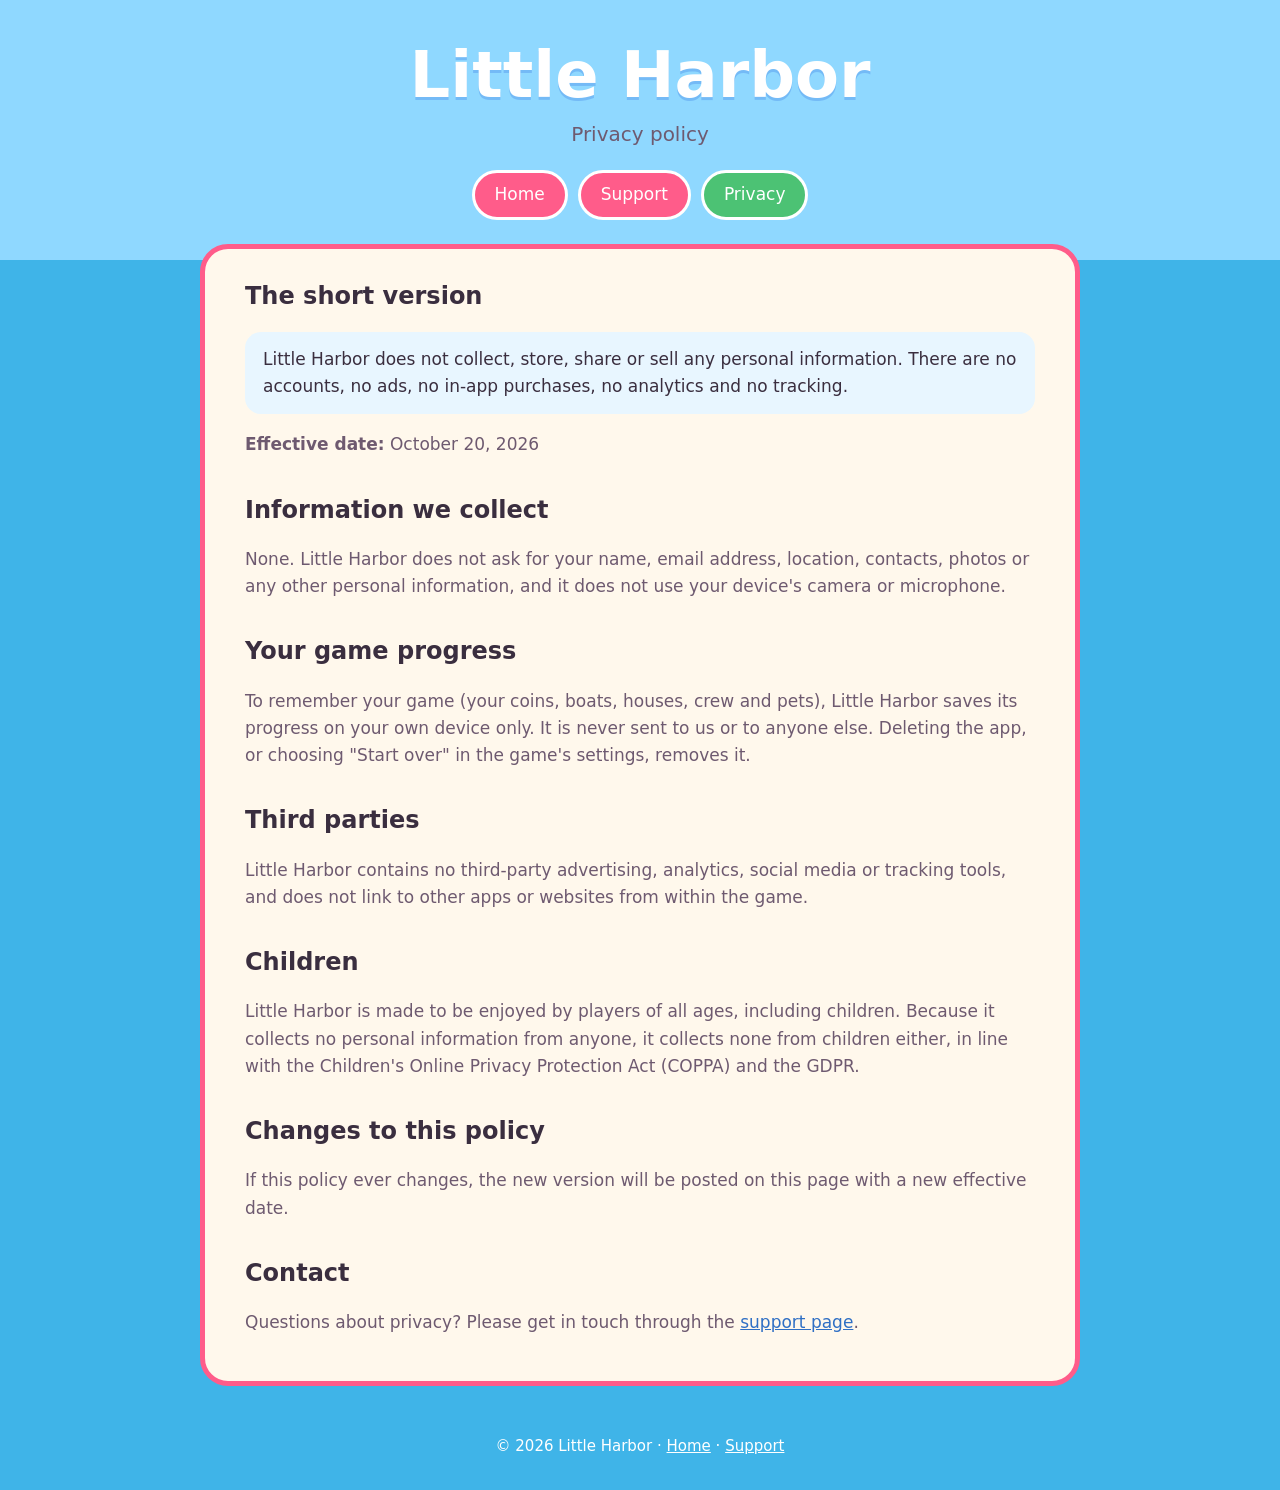
==== privacy.html @ 634d8942 "Little Harbor website: home, support and privacy policy Co-Authored-By: Claude Opus 5.5 <noreply@ant" ====
<!doctype html>
<html lang="en">
<head>
  <meta charset="utf-8">
  <meta name="viewport" content="width=device-width, initial-scale=1">
  <title>Privacy Policy – Little Harbor</title>
  <meta name="description" content="Privacy policy for the Little Harbor game. The app collects no personal data.">
  <link rel="icon" href="favicon.ico">
  <link rel="stylesheet" href="style.css">
</head>
<body>
  <header>
    <h1>Little Harbor</h1>
    <p>Privacy policy</p>
    <nav>
      <a href="./">Home</a>
      <a href="support.html">Support</a>
      <a href="privacy.html" aria-current="page">Privacy</a>
    </nav>
  </header>

  <main>
    <h2>The short version</h2>
    <p class="note">
      Little Harbor does not collect, store, share or sell any personal information. There are no
      accounts, no ads, no in-app purchases, no analytics and no tracking.
    </p>

    <p><strong>Effective date:</strong> October 20, 2026</p>

    <h2>Information we collect</h2>
    <p>
      None. Little Harbor does not ask for your name, email address, location, contacts, photos or any
      other personal information, and it does not use your device's camera or microphone.
    </p>

    <h2>Your game progress</h2>
    <p>
      To remember your game (your coins, boats, houses, crew and pets), Little Harbor saves its
      progress on your own device only. It is never sent to us or to anyone else. Deleting the app,
      or choosing "Start over" in the game's settings, removes it.
    </p>

    <h2>Third parties</h2>
    <p>
      Little Harbor contains no third-party advertising, analytics, social media or tracking tools,
      and does not link to other apps or websites from within the game.
    </p>

    <h2>Children</h2>
    <p>
      Little Harbor is made to be enjoyed by players of all ages, including children. Because it
      collects no personal information from anyone, it collects none from children either, in line
      with the Children's Online Privacy Protection Act (COPPA) and the GDPR.
    </p>

    <h2>Changes to this policy</h2>
    <p>
      If this policy ever changes, the new version will be posted on this page with a new effective
      date.
    </p>

    <h2>Contact</h2>
    <p>
      Questions about privacy? Please get in touch through the <a href="support.html">support page</a>.
    </p>
  </main>

  <footer>
    &copy; 2026 Little Harbor &middot; <a href="./">Home</a> &middot; <a href="support.html">Support</a>
  </footer>
</body>
</html>
---- style.css ----
:root {
  --sky: #8fd8ff;
  --sea: #3fb4e8;
  --paper: #fff8ec;
  --ink: #3a2e3f;
  --soft: #6e5a70;
  --pink: #ff5c8a;
  --green: #4cc274;
  --line: #f0e2cc;
}

* {
  box-sizing: border-box;
}

html {
  background: var(--sky);
}

body {
  margin: 0;
  font: 17px/1.6 "Fredoka", system-ui, -apple-system, "Segoe UI", sans-serif;
  color: var(--ink);
  background: linear-gradient(var(--sky) 0, var(--sky) 260px, var(--sea) 260px, var(--sea) 100%);
  min-height: 100vh;
}

header {
  max-width: 880px;
  margin: 0 auto;
  padding: 40px 16px 24px;
  text-align: center;
  color: #fff;
}

header a {
  color: inherit;
  text-decoration: none;
}

header h1 {
  margin: 0;
  font-size: clamp(40px, 8vw, 64px);
  line-height: 1.1;
  text-shadow: 0 3px 0 #4a8fe866;
}

header p {
  margin: 8px 0 0;
  font-size: 20px;
}

nav {
  display: flex;
  flex-wrap: wrap;
  gap: 10px;
  justify-content: center;
  margin-top: 20px;
}

nav a {
  padding: 8px 20px;
  border: 3px solid #fff;
  border-radius: 999px;
  background: var(--pink);
  color: #fff;
  text-decoration: none;
}

nav a[aria-current="page"] {
  background: var(--green);
}

main {
  max-width: 880px;
  margin: 0 auto 48px;
  padding: 28px clamp(16px, 4vw, 40px);
  background: var(--paper);
  border: 5px solid var(--pink);
  border-radius: 28px;
}

h2 {
  margin: 32px 0 8px;
  font-size: 24px;
}

h2:first-child {
  margin-top: 0;
}

p, li {
  color: var(--soft);
}

a {
  color: #2f6fc4;
}

.shots {
  display: grid;
  grid-template-columns: repeat(auto-fit, minmax(240px, 1fr));
  gap: 14px;
  margin: 20px 0;
}

.shots img {
  width: 100%;
  border-radius: 16px;
  border: 3px solid #fff;
  box-shadow: 0 4px 12px #3a2e3f22;
}

.hero {
  width: 100%;
  border-radius: 20px;
  border: 4px solid #fff;
  box-shadow: 0 6px 18px #3a2e3f2a;
}

.note {
  padding: 14px 18px;
  border-radius: 16px;
  background: #e8f6ff;
  color: var(--ink);
}

footer {
  padding: 0 16px 32px;
  text-align: center;
  color: #fff;
  font-size: 15px;
}

footer a {
  color: #fff;
}
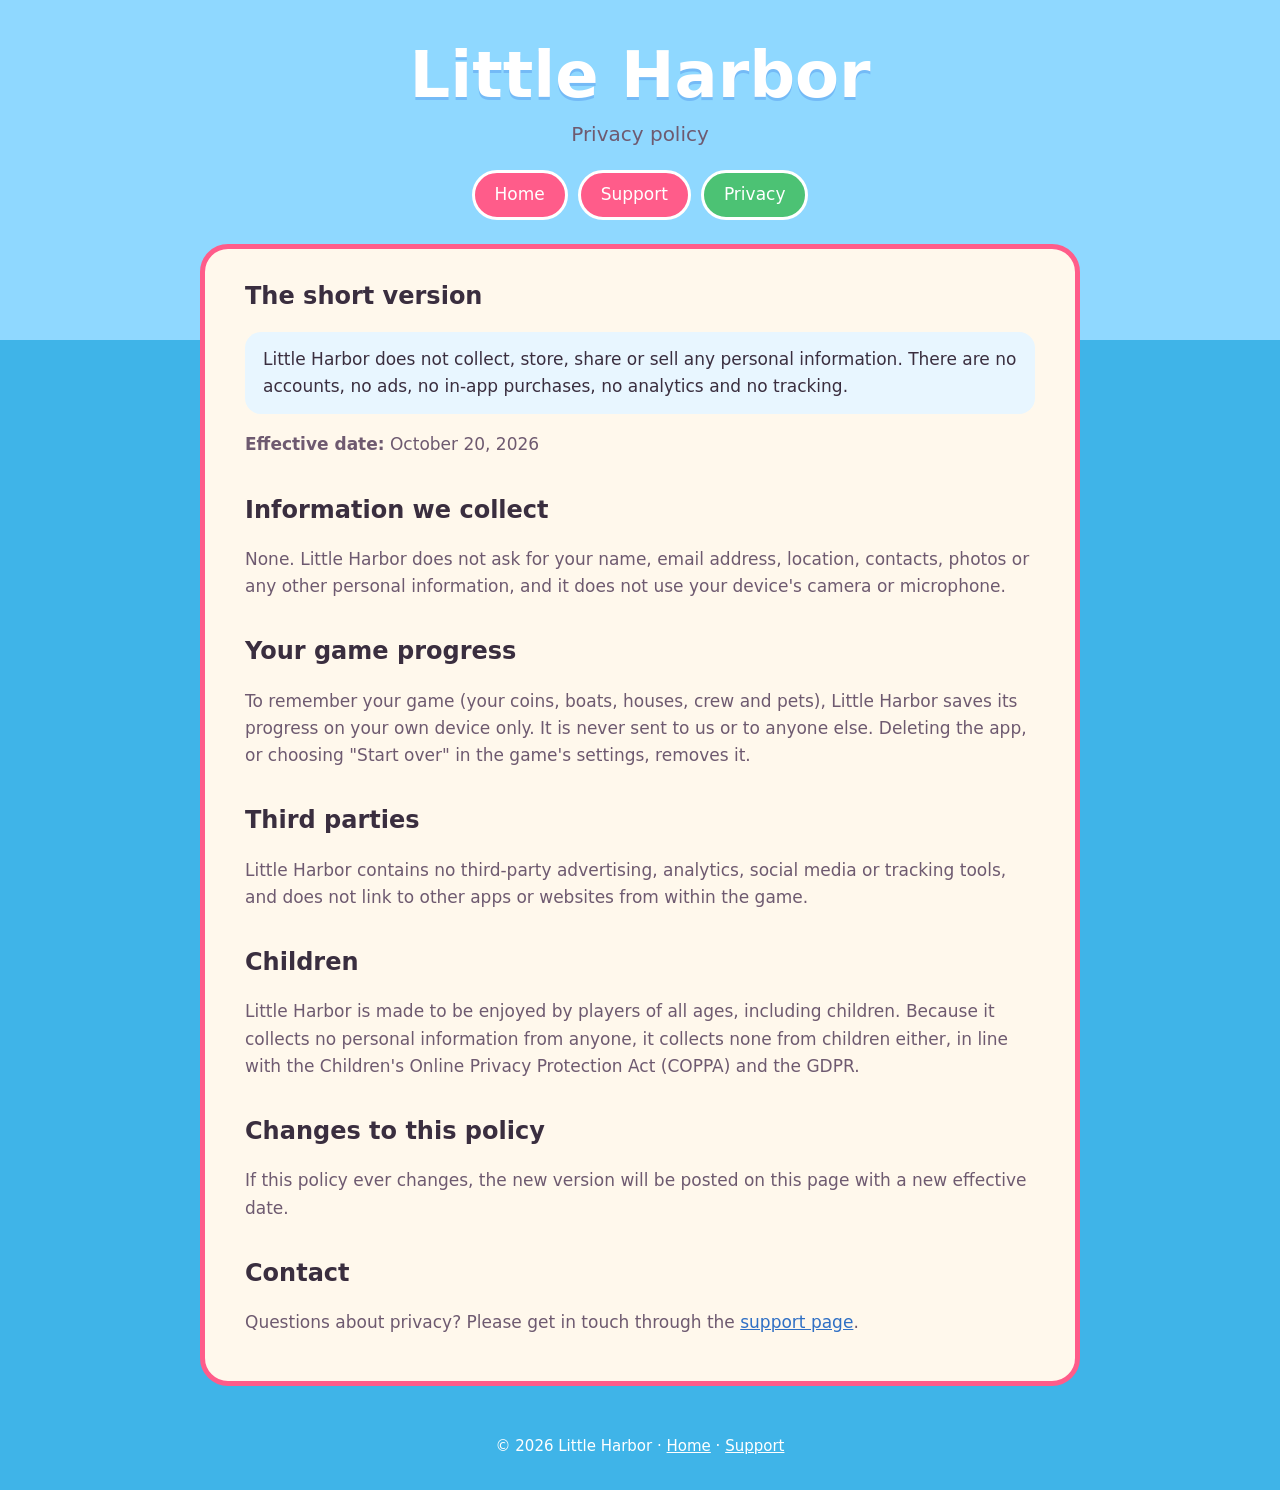
==== commit 1d779942: "The favicon is the app icon now, with an Apple touch icon for home screens Co-Authored-By: Claude Op" ====
--- a/privacy.html
+++ b/privacy.html
@@ -5,7 +5,9 @@
   <meta name="viewport" content="width=device-width, initial-scale=1">
   <title>Privacy Policy – Little Harbor</title>
   <meta name="description" content="Privacy policy for the Little Harbor game. The app collects no personal data.">
-  <link rel="icon" href="favicon.ico">
+  <link rel="icon" href="favicon.ico?v=2" sizes="any">
+  <link rel="icon" href="icon-192.png?v=2" type="image/png">
+  <link rel="apple-touch-icon" href="apple-touch-icon.png?v=2">
   <link rel="stylesheet" href="style.css">
 </head>
 <body>
--- a/style.css
+++ b/style.css
@@ -21,7 +21,7 @@
   margin: 0;
   font: 17px/1.6 "Fredoka", system-ui, -apple-system, "Segoe UI", sans-serif;
   color: var(--ink);
-  background: linear-gradient(var(--sky) 0, var(--sky) 260px, var(--sea) 260px, var(--sea) 100%);
+  background: linear-gradient(var(--sky) 0, var(--sky) 340px, var(--sea) 340px, var(--sea) 100%);
   min-height: 100vh;
 }
 
@@ -48,6 +48,35 @@
 header p {
   margin: 8px 0 0;
   font-size: 20px;
+}
+
+.store {
+  display: flex;
+  flex-direction: column;
+  align-items: center;
+  gap: 6px;
+  margin-top: 18px;
+}
+
+.store img {
+  display: block;
+  height: 54px;
+  width: auto;
+}
+
+.play {
+  margin-top: 6px;
+  padding: 8px 20px;
+  border-radius: 999px;
+  background: var(--green);
+  color: #fff;
+  font-weight: 600;
+  box-shadow: 0 3px 0 #3a9a5c;
+}
+
+.play:hover,
+.play:focus-visible {
+  background: #5fd487;
 }
 
 nav {
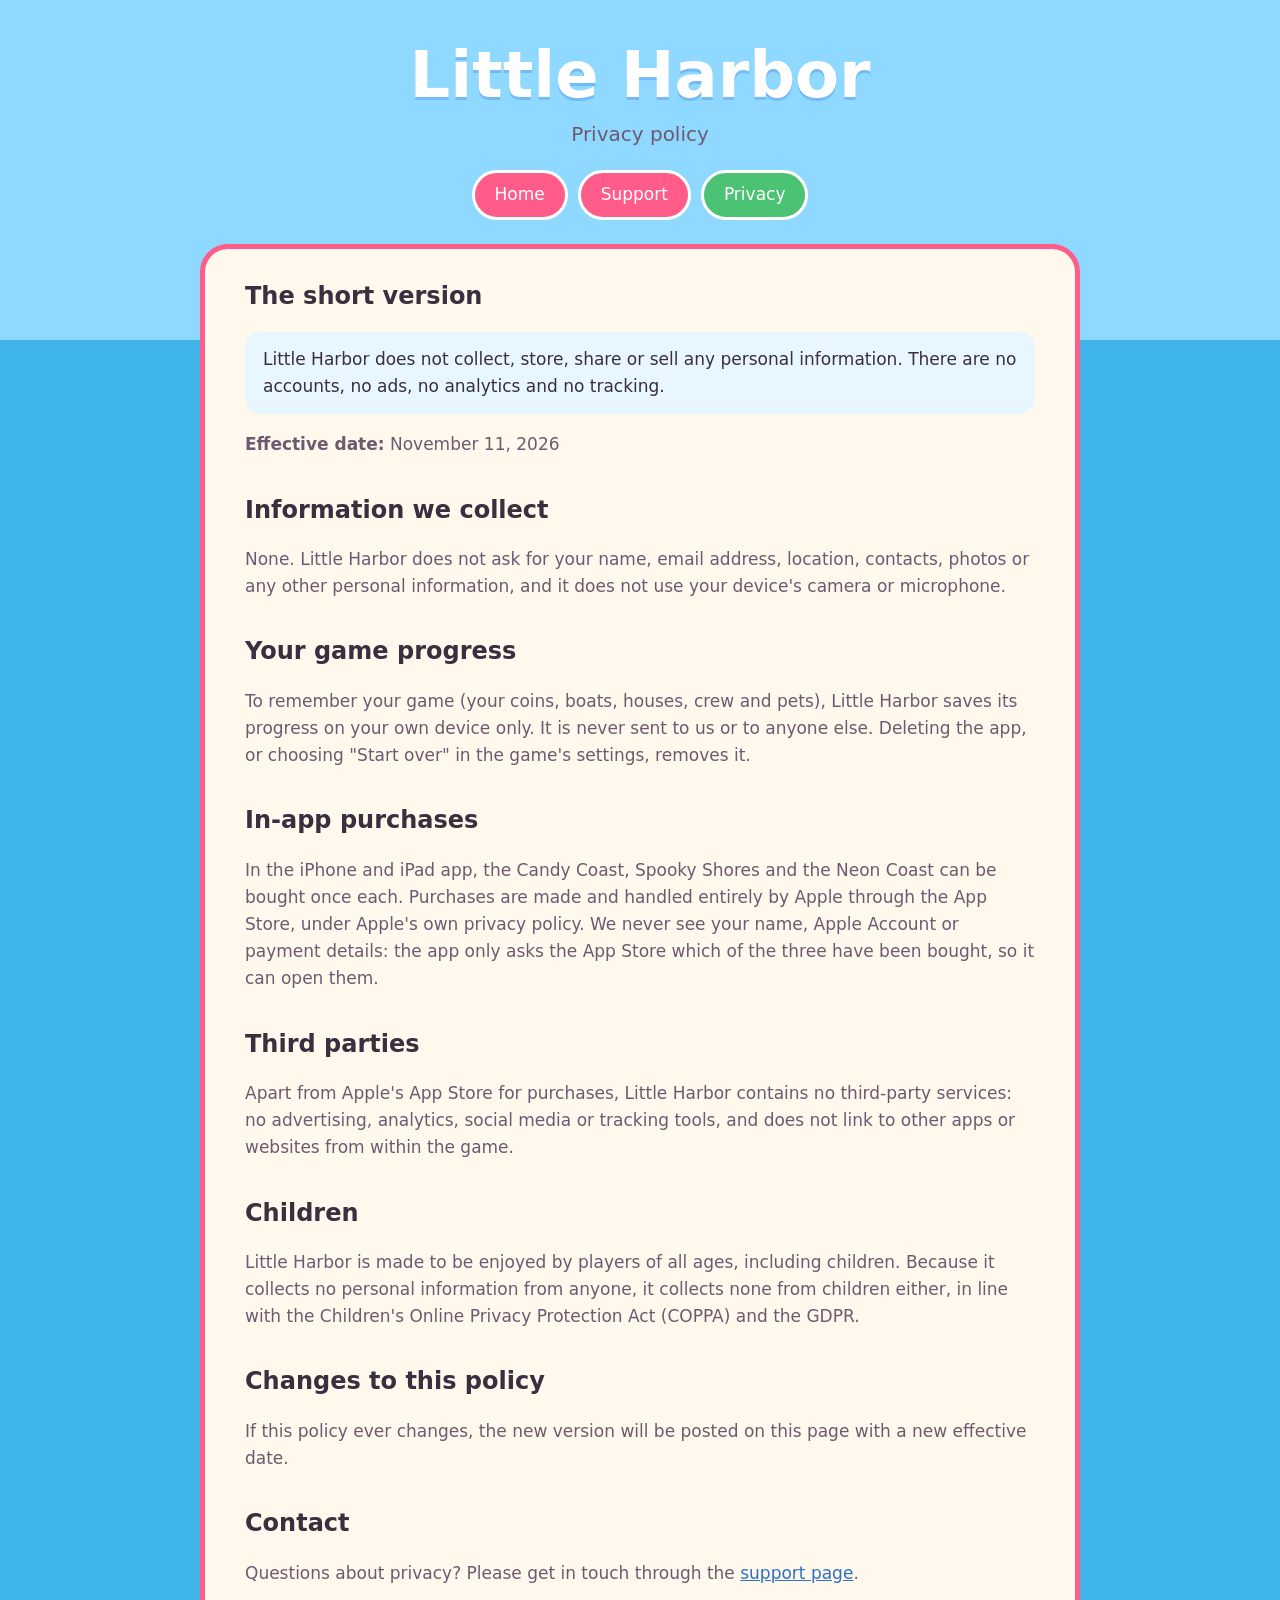
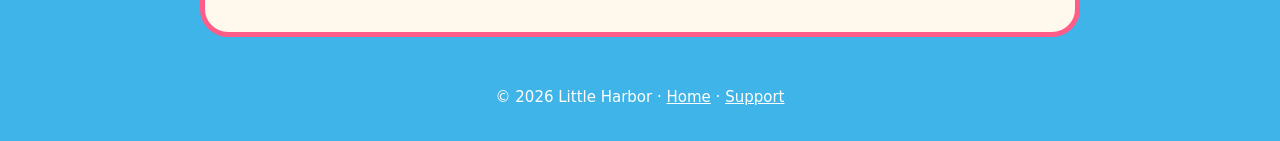
==== commit 222259a8: "In-app purchases (1.5): the three continents, Restore purchases, and the privacy policy Co-Authored-" ====
--- a/privacy.html
+++ b/privacy.html
@@ -25,10 +25,10 @@
     <h2>The short version</h2>
     <p class="note">
       Little Harbor does not collect, store, share or sell any personal information. There are no
-      accounts, no ads, no in-app purchases, no analytics and no tracking.
+      accounts, no ads, no analytics and no tracking.
     </p>
 
-    <p><strong>Effective date:</strong> October 20, 2026</p>
+    <p><strong>Effective date:</strong> November 11, 2026</p>
 
     <h2>Information we collect</h2>
     <p>
@@ -43,9 +43,18 @@
       or choosing "Start over" in the game's settings, removes it.
     </p>
 
+    <h2>In-app purchases</h2>
+    <p>
+      In the iPhone and iPad app, the Candy Coast, Spooky Shores and the Neon Coast can be bought
+      once each. Purchases are made and handled entirely by Apple through the App Store, under
+      Apple's own privacy policy. We never see your name, Apple Account or payment details: the app
+      only asks the App Store which of the three have been bought, so it can open them.
+    </p>
+
     <h2>Third parties</h2>
     <p>
-      Little Harbor contains no third-party advertising, analytics, social media or tracking tools,
+      Apart from Apple's App Store for purchases, Little Harbor contains no third-party services:
+      no advertising, analytics, social media or tracking tools,
       and does not link to other apps or websites from within the game.
     </p>
 
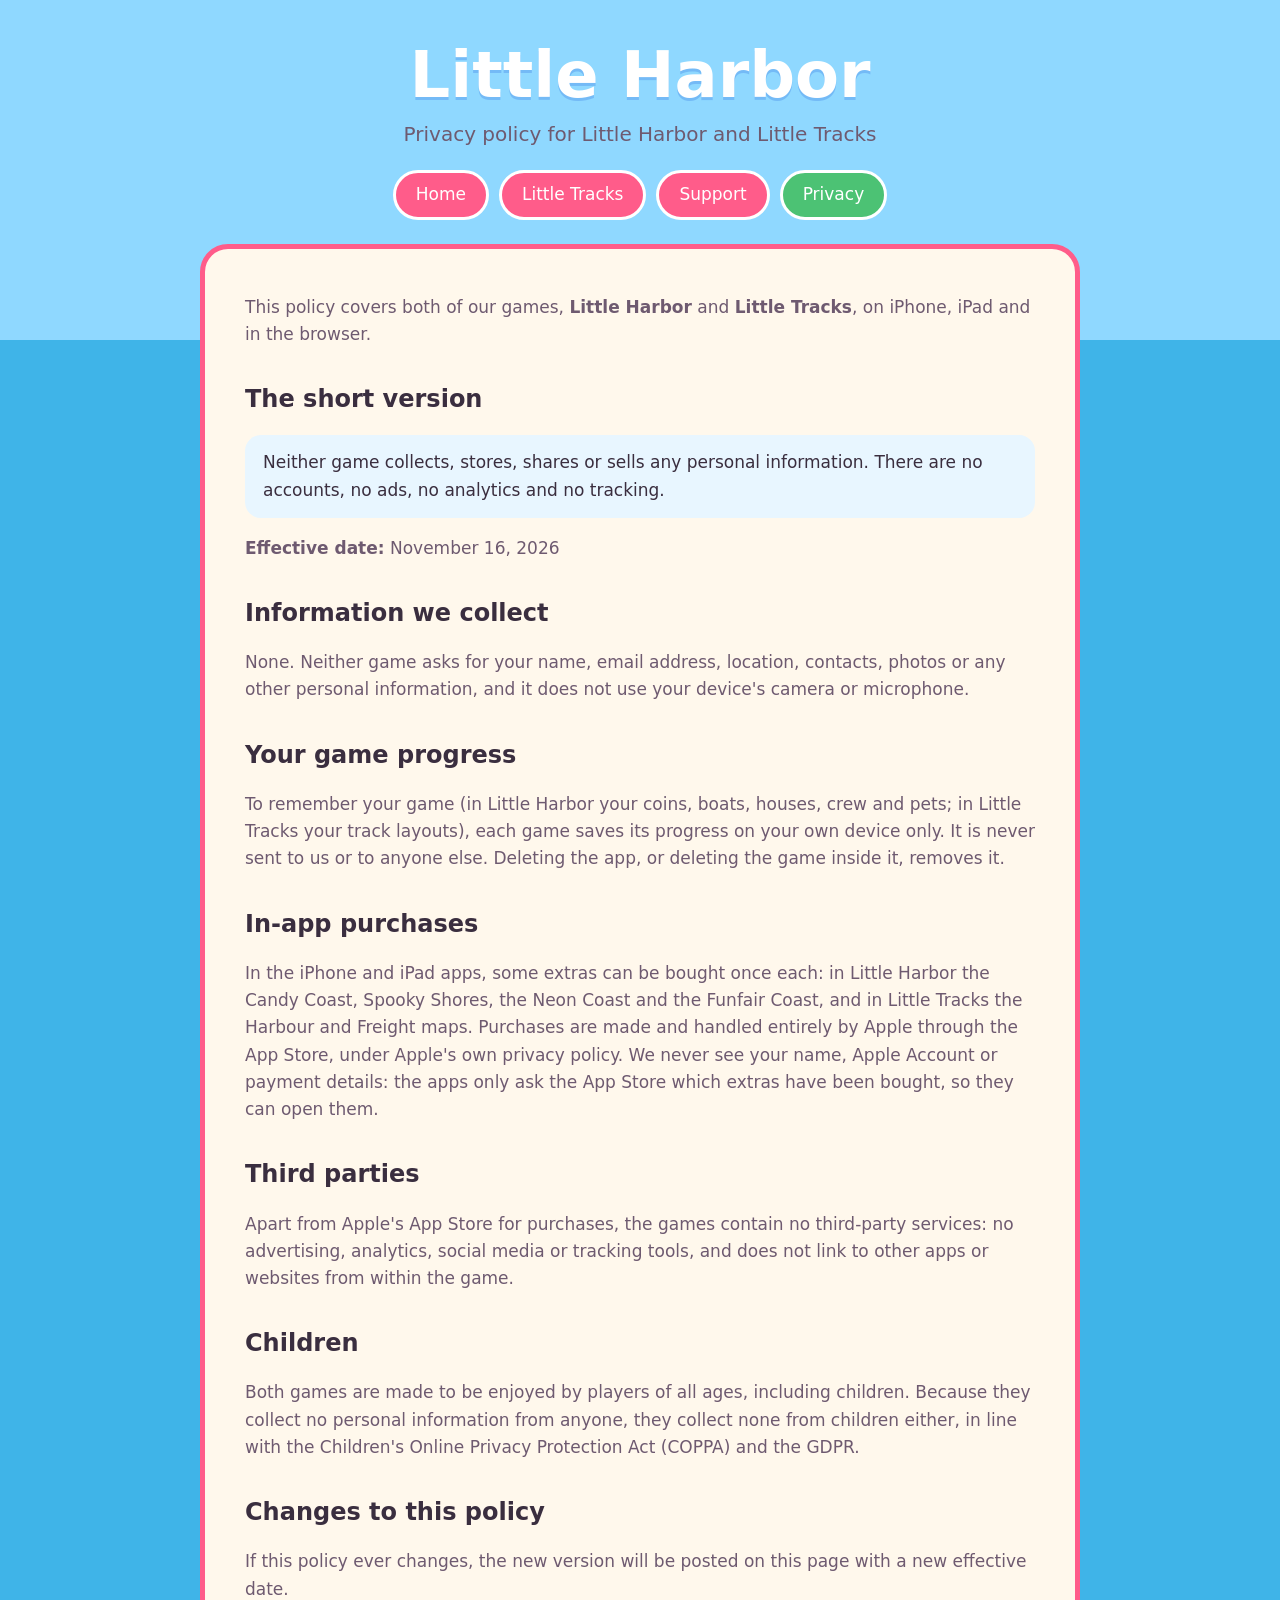
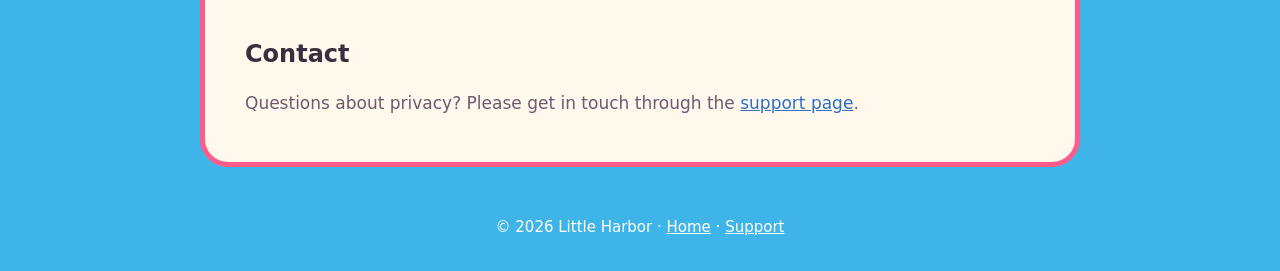
==== commit 64ca9b4e: "Little Tracks: its own page, Other games on the home page, and support and privacy for both games Co" ====
--- a/privacy.html
+++ b/privacy.html
@@ -3,8 +3,8 @@
 <head>
   <meta charset="utf-8">
   <meta name="viewport" content="width=device-width, initial-scale=1">
-  <title>Privacy Policy – Little Harbor</title>
-  <meta name="description" content="Privacy policy for the Little Harbor game. The app collects no personal data.">
+  <title>Privacy Policy – Little Harbor and Little Tracks</title>
+  <meta name="description" content="Privacy policy for the Little Harbor and Little Tracks games. The apps collect no personal data.">
   <link rel="icon" href="favicon.ico?v=2" sizes="any">
   <link rel="icon" href="icon-192.png?v=2" type="image/png">
   <link rel="apple-touch-icon" href="apple-touch-icon.png?v=2">
@@ -13,55 +13,62 @@
 <body>
   <header>
     <h1>Little Harbor</h1>
-    <p>Privacy policy</p>
+    <p>Privacy policy for Little Harbor and Little Tracks</p>
     <nav>
       <a href="./">Home</a>
+      <a href="little-tracks.html">Little Tracks</a>
       <a href="support.html">Support</a>
       <a href="privacy.html" aria-current="page">Privacy</a>
     </nav>
   </header>
 
   <main>
+    <p>
+      This policy covers both of our games, <strong>Little Harbor</strong> and
+      <strong>Little Tracks</strong>, on iPhone, iPad and in the browser.
+    </p>
+
     <h2>The short version</h2>
     <p class="note">
-      Little Harbor does not collect, store, share or sell any personal information. There are no
+      Neither game collects, stores, shares or sells any personal information. There are no
       accounts, no ads, no analytics and no tracking.
     </p>
 
-    <p><strong>Effective date:</strong> November 11, 2026</p>
+    <p><strong>Effective date:</strong> November 16, 2026</p>
 
     <h2>Information we collect</h2>
     <p>
-      None. Little Harbor does not ask for your name, email address, location, contacts, photos or any
+      None. Neither game asks for your name, email address, location, contacts, photos or any
       other personal information, and it does not use your device's camera or microphone.
     </p>
 
     <h2>Your game progress</h2>
     <p>
-      To remember your game (your coins, boats, houses, crew and pets), Little Harbor saves its
-      progress on your own device only. It is never sent to us or to anyone else. Deleting the app,
-      or choosing "Start over" in the game's settings, removes it.
+      To remember your game (in Little Harbor your coins, boats, houses, crew and pets; in Little
+      Tracks your track layouts), each game saves its progress on your own device only. It is never
+      sent to us or to anyone else. Deleting the app, or deleting the game inside it, removes it.
     </p>
 
     <h2>In-app purchases</h2>
     <p>
-      In the iPhone and iPad app, the Candy Coast, Spooky Shores and the Neon Coast can be bought
-      once each. Purchases are made and handled entirely by Apple through the App Store, under
-      Apple's own privacy policy. We never see your name, Apple Account or payment details: the app
-      only asks the App Store which of the three have been bought, so it can open them.
+      In the iPhone and iPad apps, some extras can be bought once each: in Little Harbor the Candy
+      Coast, Spooky Shores, the Neon Coast and the Funfair Coast, and in Little Tracks the Harbour
+      and Freight maps. Purchases are made and handled entirely by Apple through the App Store,
+      under Apple's own privacy policy. We never see your name, Apple Account or payment details:
+      the apps only ask the App Store which extras have been bought, so they can open them.
     </p>
 
     <h2>Third parties</h2>
     <p>
-      Apart from Apple's App Store for purchases, Little Harbor contains no third-party services:
+      Apart from Apple's App Store for purchases, the games contain no third-party services:
       no advertising, analytics, social media or tracking tools,
       and does not link to other apps or websites from within the game.
     </p>
 
     <h2>Children</h2>
     <p>
-      Little Harbor is made to be enjoyed by players of all ages, including children. Because it
-      collects no personal information from anyone, it collects none from children either, in line
+      Both games are made to be enjoyed by players of all ages, including children. Because they
+      collect no personal information from anyone, they collect none from children either, in line
       with the Children's Online Privacy Protection Act (COPPA) and the GDPR.
     </p>
 
--- a/style.css
+++ b/style.css
@@ -164,3 +164,53 @@
 footer a {
   color: #fff;
 }
+
+/* Other games: a card per game, with its icon. */
+.games {
+  display: grid;
+  grid-template-columns: repeat(auto-fit, minmax(260px, 1fr));
+  gap: 16px;
+  margin: 16px 0;
+}
+
+.game {
+  display: flex;
+  gap: 16px;
+  align-items: center;
+  padding: 14px;
+  border-radius: 20px;
+  background: #fff;
+  border: 3px solid var(--line);
+  color: var(--ink);
+  text-decoration: none;
+  box-shadow: 0 4px 12px #3a2e3f14;
+}
+
+.game:hover,
+.game:focus-visible {
+  border-color: var(--green);
+}
+
+.game img {
+  width: 88px;
+  height: 88px;
+  border-radius: 22px;
+  flex: none;
+}
+
+.game strong {
+  display: block;
+  font-size: 20px;
+}
+
+.game span {
+  color: var(--soft);
+  font-size: 15px;
+  line-height: 1.4;
+}
+
+.soon {
+  margin-top: 6px;
+  color: #fff;
+  font-weight: 600;
+}
